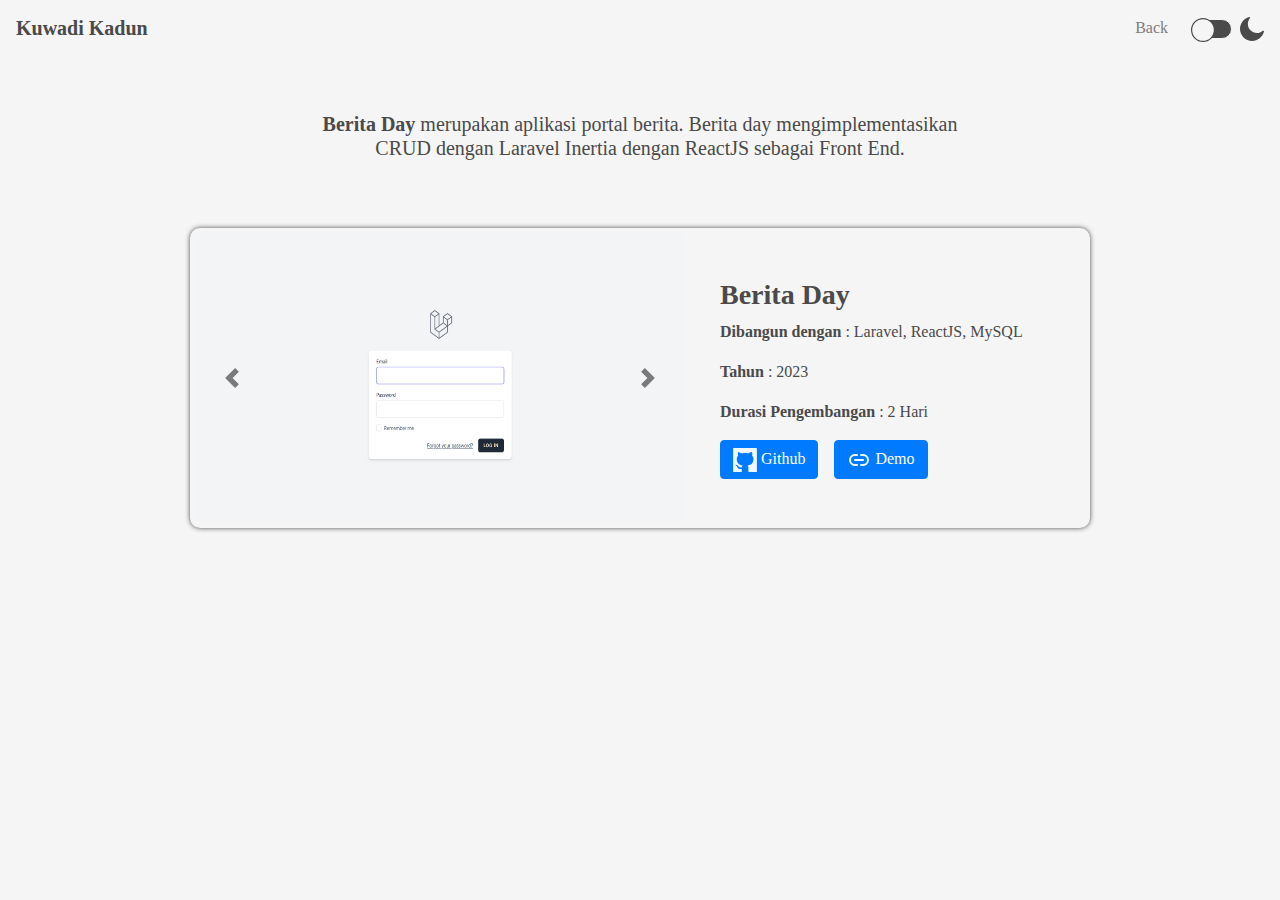
==== berita-day.html @ 93af3a2d "feat: added new project" ====
<!DOCTYPE html>
<html lang="en">
  <head>
    <!-- Required meta tags -->
    <meta charset="utf-8" />
    <meta
      name="viewport"
      content="width=device-width, initial-scale=1, shrink-to-fit=no"
    />

    <!-- Icon -->
    <link rel="shortcut icon" href="assets/favicon.ico" type="image/x-icon" />

    <!-- Bootstrap CSS -->
    <link rel="stylesheet" href="assets/css/bootstrap.css" />

    <!-- My Bootstrap -->
    <link rel="stylesheet" href="assets/css/style.css" />

    <title>Berita Day - Kuwadi Kadun</title>
  </head>
  <body class="light-mode" style="height: 100%">
    <!-- Navbar -->
    <nav
      id="navbar"
      class="navbar navbar-expand-lg navbar-light light-mode fixed-top"
    >
      <div class="my-container d-flex justify-content-between">
        <a class="navbar-brand text-bold light-mode" href="index.html"
          >Kuwadi Kadun</a
        >
        <button
          class="navbar-toggler"
          type="button"
          data-toggle="collapse"
          data-target="#navbarNavAltMarkup"
          aria-controls="navbarNavAltMarkup"
          aria-expanded="false"
          aria-label="Toggle navigation"
        >
          <span class="navbar-toggler-icon"></span>
        </button>
        <div class="collapse navbar-collapse" id="navbarNavAltMarkup">
          <div class="navbar-nav ml-auto">
            <a
              href="../project.html"
              class="about-me nav-link scrolling text-light-modes"
              >Back</a
            >
            <div class="mode-switch d-flex justify-content-center pl-3">
              <input
                id="modes"
                class="switches"
                type="checkbox"
                name="checkbox"
              />
              <span class="pl-2">
                <svg class="moon" viewBox="0 0 312.812 312.812">
                  <g>
                    <g>
                      <path
                        d="M305.2,178.159c-3.2-0.8-6.4,0-9.2,2c-10.4,8.8-22.4,16-35.6,20.8c-12.4,4.8-26,7.2-40.4,7.2c-32.4,0-62-13.2-83.2-34.4    c-21.2-21.2-34.4-50.8-34.4-83.2c0-13.6,2.4-26.8,6.4-38.8c4.4-12.8,10.8-24.4,19.2-34.4c3.6-4.4,2.8-10.8-1.6-14.4    c-2.8-2-6-2.8-9.2-2c-34,9.2-63.6,29.6-84.8,56.8c-20.4,26.8-32.4,60-32.4,96c0,43.6,17.6,83.2,46.4,112s68,46.4,112,46.4    c36.8,0,70.8-12.8,98-34c27.6-21.6,47.6-52.4,56-87.6C314,184.959,310.8,179.359,305.2,178.159z"
                      />
                    </g>
                  </g>
                </svg>
                <svg class="sun" viewBox="0 0 513.012 513.012">
                  <g>
                    <g>
                      <circle
                        cx="256.506"
                        cy="256.506"
                        fill="#f5d573"
                        r="149.158"
                      />
                    </g>
                    <g>
                      <path
                        d="m405.666 256.506c0 82.38-66.78 149.16-149.16 149.16-36.46 0-69.87-13.09-95.78-34.82 19.94 9.89 42.41 15.45 66.18 15.45 82.38 0 149.16-66.78 149.16-149.16 0-45.9-20.73-86.96-53.35-114.32 49.16 24.39 82.95 75.09 82.95 133.69z"
                        fill="#f7c22c"
                      />
                    </g>
                    <g fill="#ff9100">
                      <path
                        d="m256.506 57.593c4.143 0 7.5-3.358 7.5-7.5v-42.593c0-4.142-3.357-7.5-7.5-7.5-4.142 0-7.5 3.358-7.5 7.5v42.593c0 4.142 3.358 7.5 7.5 7.5z"
                      />
                      <path
                        d="m256.506 455.418c-4.142 0-7.5 3.358-7.5 7.5v42.593c0 4.142 3.358 7.5 7.5 7.5 4.143 0 7.5-3.358 7.5-7.5v-42.593c0-4.142-3.358-7.5-7.5-7.5z"
                      />
                      <path
                        d="m146.804 81.497c1.389 2.406 3.91 3.751 6.502 3.751 1.272 0 2.562-.324 3.743-1.006 3.587-2.071 4.816-6.658 2.745-10.245l-21.296-36.886c-2.071-3.587-6.658-4.816-10.245-2.745s-4.816 6.658-2.745 10.245z"
                      />
                      <path
                        d="m366.207 431.515c-2.072-3.588-6.66-4.815-10.245-2.745-3.587 2.071-4.816 6.658-2.745 10.245l21.297 36.886c1.39 2.406 3.91 3.751 6.502 3.751 1.272 0 2.563-.324 3.743-1.006 3.587-2.071 4.816-6.658 2.745-10.245z"
                      />
                      <path
                        d="m81.497 146.804-36.886-21.296c-3.587-2.072-8.174-.842-10.245 2.745s-.842 8.174 2.745 10.245l36.886 21.296c1.181.682 2.471 1.006 3.743 1.006 2.592 0 5.113-1.346 6.502-3.751 2.071-3.587.842-8.174-2.745-10.245z"
                      />
                      <path
                        d="m475.901 374.514-36.887-21.296c-3.589-2.072-8.176-.842-10.245 2.745-2.071 3.587-.842 8.174 2.745 10.245l36.887 21.296c1.182.682 2.471 1.006 3.743 1.006 2.592 0 5.113-1.346 6.502-3.751 2.072-3.588.842-8.175-2.745-10.245z"
                      />
                      <path
                        d="m57.593 256.506c0-4.142-3.358-7.5-7.5-7.5h-42.593c-4.142 0-7.5 3.358-7.5 7.5s3.358 7.5 7.5 7.5h42.593c4.142 0 7.5-3.358 7.5-7.5z"
                      />
                      <path
                        d="m505.512 249.006h-42.593c-4.143 0-7.5 3.358-7.5 7.5s3.357 7.5 7.5 7.5h42.593c4.143 0 7.5-3.358 7.5-7.5s-3.358-7.5-7.5-7.5z"
                      />
                      <path
                        d="m73.997 353.217-36.886 21.296c-3.587 2.071-4.816 6.658-2.745 10.245 1.389 2.406 3.91 3.751 6.502 3.751 1.272 0 2.562-.324 3.743-1.006l36.886-21.296c3.587-2.071 4.816-6.658 2.745-10.245-2.072-3.587-6.659-4.816-10.245-2.745z"
                      />
                      <path
                        d="m435.271 160.801c1.272 0 2.563-.324 3.743-1.006l36.887-21.296c3.587-2.071 4.816-6.658 2.745-10.245-2.07-3.587-6.659-4.817-10.245-2.745l-36.887 21.296c-3.587 2.071-4.816 6.658-2.745 10.245 1.389 2.406 3.911 3.751 6.502 3.751z"
                      />
                      <path
                        d="m157.049 428.77c-3.587-2.072-8.174-.842-10.245 2.745l-21.296 36.886c-2.071 3.587-.842 8.174 2.745 10.245 1.181.682 2.471 1.006 3.743 1.006 2.592 0 5.113-1.346 6.502-3.751l21.296-36.886c2.072-3.588.843-8.175-2.745-10.245z"
                      />
                      <path
                        d="m355.962 84.242c1.181.682 2.471 1.006 3.743 1.006 2.592 0 5.113-1.345 6.502-3.751l21.297-36.886c2.071-3.587.842-8.174-2.745-10.245-3.586-2.072-8.175-.843-10.245 2.745l-21.297 36.886c-2.071 3.587-.842 8.174 2.745 10.245z"
                      />
                    </g>
                  </g>
                </svg>
              </span>
            </div>
          </div>
        </div>
      </div>
    </nav>
    <!-- End of Navbar -->

    <!-- Container -->
    <div class="container-single">
      <!-- Main Content -->
      <div id="header">
        <div class="row" style="width: 700px; margin: 0 auto">
          <div class="col text-center">
            <h5>
              <span style="font-weight: bold">Berita Day</span> merupakan
              aplikasi portal berita. Berita day mengimplementasikan CRUD dengan
              Laravel Inertia dengan ReactJS sebagai Front End.
            </h5>
          </div>
        </div>
        <div class="row">
          <div class="col" style="text-align: center">
            <div class="box-single">
              <div class="row">
                <div class="col">
                  <div id="carousel-box">
                    <div
                      id="carouselExampleControls"
                      class="carousel slide"
                      data-ride="carousel"
                      style="width: 100%; height: 100%"
                    >
                      <div class="carousel-inner">
                        <div class="carousel-item active">
                          <img
                            class="d-block"
                            src="assets/image/project/berita-day/Screenshot_90.png"
                            alt="First slide"
                          />
                        </div>
                        <div class="carousel-item">
                          <img
                            class="d-block"
                            src="assets/image/project/berita-day/Screenshot_91.png"
                            alt="Second slide"
                          />
                        </div>
                        <div class="carousel-item">
                          <img
                            class="d-block"
                            src="assets/image/project/berita-day/Screenshot_92.png"
                            alt="Third slide"
                          />
                        </div>
                      </div>
                      <a
                        class="carousel-control-prev"
                        href="#carouselExampleControls"
                        role="button"
                        data-slide="prev"
                      >
                        <span
                          class="carousel-control-prev-icon"
                          aria-hidden="true"
                        ></span>
                        <span class="sr-only">Previous</span>
                      </a>
                      <a
                        class="carousel-control-next"
                        href="#carouselExampleControls"
                        role="button"
                        data-slide="next"
                      >
                        <span
                          class="carousel-control-next-icon"
                          aria-hidden="true"
                        ></span>
                        <span class="sr-only">Next</span>
                      </a>
                    </div>
                  </div>
                </div>
                <div class="col" style="text-align: left; margin-top: 50px">
                  <h3 style="font-weight: bold">Berita Day</h3>
                  <!-- <p>Deskripsi</p> -->
                  <p>
                    <span style="font-weight: bold">Dibangun dengan</span> :
                    Laravel, ReactJS, MySQL
                  </p>
                  <p><span style="font-weight: bold">Tahun</span> : 2023</p>
                  <p>
                    <span style="font-weight: bold">Durasi Pengembangan</span> :
                    2 Hari
                  </p>
                  <div class="d-flex">
                    <div class="github">
                      <a
                        target="_blank"
                        href="https://github.com/kuwadikadun/berita-day"
                        class="btn btn-primary"
                        ><svg
                          viewBox="0 0 568.034 568.034"
                          style="width: 1.5rem; fill: aliceblue"
                        >
                          <g>
                            <g>
                              <path
                                d="M550.99,0H17.051C8.948,0,2.381,6.567,2.381,14.67v538.694c0,8.104,6.567,14.67,14.67,14.67h177.498v-0.129    c8.011-0.092,14.149-4.577,14.431-12.166c0.728-19.725,0.214-39.492,0.214-58.562c-14.296,0.667-27.944,2.473-41.438,1.695    c-29.762-1.714-52.632-14.413-64.493-43.556c-7.026-17.265-17.613-32.032-34.101-41.886c-3.079-1.842-5.771-4.554-8.127-7.308    c-3.079-3.592-2.503-7.282,2.362-8.268c4.908-0.998,10.27-1.695,15.11-0.79c19.009,3.568,32.154,15.49,42.216,31.347    c19.896,31.371,50.521,40.974,84.976,26.487c1.921-0.808,4.363-2.766,4.725-4.553c2.778-13.887,7.968-26.549,18.427-37.65    c-11.628-2.154-22.399-3.739-32.962-6.188c-30.417-7.038-57.742-19.7-77.724-44.848c-16.303-20.514-23.758-44.528-27.185-70.086    c-5.367-40.031-0.563-77.503,26.928-109.493c1.389-1.616,2.142-4.927,1.524-6.94c-6.885-22.497-5.833-44.805,0.991-67.051    c3.581-11.683,4.578-12.265,16.5-10.637c0.729,0.098,1.438,0.281,2.161,0.404c23.898,3.954,44.468,15.526,64.731,27.95    c2.724,1.671,6.873,2.711,9.866,1.983c48.397-11.744,96.702-11.695,145.093,0.043c2.809,0.679,6.561-0.288,9.247-1.695    c11.016-5.759,21.561-12.454,32.718-17.914c12.98-6.346,26.652-11.12,41.371-10.857c2.576,0.049,6.561,2.509,7.423,4.786    c8.856,23.464,10.723,47.375,3.666,71.794c-0.753,2.607,0.367,6.322,1.769,8.892c6.965,12.779,16.689,24.572,21.096,38.127    c13.434,41.316,8.538,82.229-9.749,121.06c-16.757,35.594-47.834,53.63-84.621,62.933c-12.424,3.14-25.153,5.049-38.556,7.681    c17.564,18.348,20.318,40.74,20.006,64.192c-0.324,24.192-0.238,48.391-0.251,72.589c-0.006,11.72,5.11,18.195,14.039,18.574    c-0.006,0.037,188.723,0.037,188.723,0.037V14.67C565.653,6.567,559.087,0,550.99,0z"
                              />
                            </g>
                          </g>
                        </svg>
                        Github</a
                      >
                    </div>
                    <div class="demo ml-3">
                      <a href="#" class="btn btn-primary"
                        ><svg
                          style="width: 1.5rem; fill: none"
                          viewBox="0 0 24 24"
                          xmlns="http://www.w3.org/2000/svg"
                        >
                          <path
                            d="M14 7H16C18.7614 7 21 9.23858 21 12C21 14.7614 18.7614 17 16 17H14M10 7H8C5.23858 7 3 9.23858 3 12C3 14.7614 5.23858 17 8 17H10M8 12H16"
                            stroke="aliceblue"
                            stroke-width="2"
                            stroke-linecap="round"
                            stroke-linejoin="round"
                          />
                        </svg>
                        Demo</a
                      >
                    </div>
                  </div>
                </div>
              </div>
            </div>
          </div>
        </div>
      </div>
      <!-- End of Main Content -->
    </div>
    <!-- End of Container -->

    <!-- Optional JavaScript; choose one of the two! -->

    <!-- Option 1: jQuery and Bootstrap Bundle (includes Popper) -->
    <script src="assets/js/jquery-3.6.0.js"></script>
    <script src="assets/js/bootstrap.bundle.js"></script>

    <!-- My Javascript -->
    <script src="assets/js/script.js"></script>

    <!-- Option 2: Separate Popper and Bootstrap JS -->
    <!--
    <script src="https://code.jquery.com/jquery-3.5.1.slim.min.js" integrity="sha384-DfXdz2htPH0lsSSs5nCTpuj/zy4C+OGpamoFVy38MVBnE+IbbVYUew+OrCXaRkfj" crossorigin="anonymous"></script>
    <script src="https://cdn.jsdelivr.net/npm/popper.js@1.16.1/dist/umd/popper.min.js" integrity="sha384-9/reFTGAW83EW2RDu2S0VKaIzap3H66lZH81PoYlFhbGU+6BZp6G7niu735Sk7lN" crossorigin="anonymous"></script>
    <script src="https://cdn.jsdelivr.net/npm/bootstrap@4.6.0/dist/js/bootstrap.min.js" integrity="sha384-+YQ4JLhjyBLPDQt//I+STsc9iw4uQqACwlvpslubQzn4u2UU2UFM80nGisd026JF" crossorigin="anonymous"></script>
    -->
  </body>
</html>
---- assets/css/style.css ----
:root {
  --secondary-color: #4a4a4a;
  --primary-color: #f5f5f5;
}

body {
  font-family: "Montserrat";
}

[data-theme="dark"] {
  --secondary-color: #f5f5f5;
  --primary-color: #4a4a4a;
}

.active {
  opacity: 1 !important;
}

.light-mode {
  background-color: var(--primary-color) !important;
  color: var(--secondary-color) !important;
}

.text-bold {
  font-weight: bold;
}

.text-extra-bold {
  font-weight: 800;
}

.text-light-font {
  font-weight: 300;
}

.text-light-modes {
  opacity: 0.7;
  color: var(--secondary-color) !important;
}

.text-light-modes:hover {
  opacity: 1;
}

.back-light-text {
  -webkit-text-stroke: var(--secondary-color) 2px;
}

.back-dark-text {
  -webkit-text-stroke: var(--primary-color) 2px;
}

.page-link-info a {
  text-decoration: none;
  opacity: 0.8;
}

.page-link-info a:hover {
  opacity: 1;
}

.svg-light-mode {
  fill: var(--secondary-color);
}

.p-absolute {
  position: absolute;
}

.back-text {
  position: relative;
  color: transparent;
  opacity: 0.15;
  z-index: -1035;
}

.my-container {
  width: 100% !important;
  display: flex;
  flex-wrap: wrap;
  margin-left: auto;
  margin-right: auto;
}

.shadow-bot-light {
  box-shadow: 0px 2px 15px -10px var(--secondary-color);
}

.shadow-bot-dark {
  box-shadow: 0px 2px 15px -10px var(--primary-color);
}

.shadow-top-light {
  box-shadow: 0px -2px 15px -10px var(--secondary-color);
}

.shadow-top-dark {
  box-shadow: 0px -2px 15px -10px var(--primary-color);
}

input[type="checkbox"].switches {
  display: flex;
  align-self: center;
  position: relative;
  width: 40px;
  height: 20px;
  appearance: unset;
  background-color: var(--secondary-color);
  border: 1px solid var(--primary-color);
  outline: none;
  border-radius: 20px;
  transition: 0.4s;
}

input[type="checkbox"].switches:before {
  content: "";
  position: absolute;
  width: 20px;
  height: 20px;
  border-radius: 20px;
  top: 0;
  left: 0;
  background-color: var(--primary-color);
  border: 1px solid var(--secondary-color);
  transform: scale(1.2);
  transition: 0.4s;
}

input:checked[type="checkbox"].switches {
  background-color: var(--primary-color);
  border: 1px solid var(--secondary-color);
}

input:checked[type="checkbox"].switches:before {
  left: 20px;
  background-color: var(--secondary-color);
  border: 1px solid var(--primary-color);
}

input[type="checkbox"].switches:hover {
  cursor: pointer;
}

#navbar .mode-switch span {
  display: block;
  padding: 0.5rem 0;
}

#navbar .mode-switch .moon {
  width: 1.5rem;
  fill: var(--secondary-color);
}

#navbar .mode-switch .sun {
  width: 1.8rem;
  display: none;
}

#header .img-person {
  width: 280px;
  height: 450px;
  overflow: hidden;
  margin-left: auto;
  margin-right: auto;
}

#header .img-person-thumb {
  width: 280px;
  margin-top: 30px;
  transition: all 0.5s;
}

#header .img-person-thumb:hover {
  transform: scale(1.1);
}

#header .right-content .content-main {
  transform: translate(6rem, 0);
  opacity: 0;
  transition: all 0.8s;
}

#header .right-content .content-muncul {
  transform: translate(0, 0);
  opacity: 1;
}

#header .right-content h3 {
  font-size: 1.3rem;
  color: #5e93eb;
}

#header .right-content p.content-muncul {
  transform: translate(0, 0);
  opacity: 0.7;
}

#header .right-content .page-link-info svg {
  width: 2rem;
}

#header .info-text {
  font-style: italic;
  opacity: 0.5;
}

#header .right-content svg {
  transform: translate(0, -4rem);
  opacity: 0;
  transition: all 0.8s;
}

#header .right-content svg.muncul {
  transform: translate(0, 0);
  opacity: 1;
}

#about-me h2 {
  margin-top: 6rem;
}

#about-me .about-text {
  text-indent: 30px;
}

#about-me .about-kiri,
.about-kanan {
  opacity: 0;
  transition: 1s;
  transform: translate(-5rem, 0);
}

#about-me .about-kanan {
  transform: translate(5rem, 0);
}

#about-me .about-kiri.muncul {
  transform: translate(0, 0);
  opacity: 1;
}

#about-me .about-kanan.muncul {
  transform: translate(0, 0);
  opacity: 1;
}

#tool-skill .tool-icon {
  transform: translate(-8rem, 0);
  opacity: 0;
  transition: all 0.8s;
}

#tool-skill .tool-icon.tool-muncul {
  transform: translate(0, 0);
  opacity: 1;
}

#contact .info-contact p {
  font-size: 0.85rem;
}

#contact .info-contact a {
  text-decoration: none;
}

footer {
  right: 0;
  left: 0;
}

footer p {
  font-weight: 500;
  margin-bottom: 0;
  font-size: 0.85rem;
}

.a-box a {
  text-decoration: none !important;
  color: var(--secondary-color);
}

.box-rekrut {
  width: 300px;
  height: 150px;
  background-image: linear-gradient(
    to bottom right,
    #5e93eb,
    var(--primary-color)
  );
  display: grid;
  align-content: center;
  padding: 10px;
  position: relative;
  border-radius: 15px;
}

.box-rekrut:hover {
  transform: scale(1.08);
}

.container-single {
  /* position: relative; */
  top: 50%;
  left: 50%;
}

.box-single {
  width: 900px;
  height: 300px;
  /* background-color: red; */
  display: inline-block;
  border-radius: 10px;
  margin-top: 60px;
  box-shadow: 0px 0px 5px var(--secondary-color);
}

#carousel-box {
  padding: 5px;
  width: 500px;
  height: 300px;
}

#carousel-box .carousel-inner {
  height: 100%;
  width: 100%;
  border-radius: 10px;
}

#carousel-box .carousel-inner img {
  max-width: 100%;
  height: 300px;
}

.truncate {
  overflow: hidden;
  text-overflow: ellipsis;
  white-space: nowrap;
}

.carousel-control-prev-icon {
  background-image: url("data:image/svg+xml,%3csvg xmlns='http://www.w3.org/2000/svg' fill='' width='8' height='8' viewBox='0 0 8 8'%3e%3cpath d='M5.25 0l-4 4 4 4 1.5-1.5L4.25 4l2.5-2.5L5.25 0z'/%3e%3c/svg%3e");
}

.carousel-control-next-icon {
  background-image: url("data:image/svg+xml,%3csvg xmlns='http://www.w3.org/2000/svg' fill='' width='8' height='8' viewBox='0 0 8 8'%3e%3cpath d='M2.75 0l-1.5 1.5L3.75 4l-2.5 2.5L2.75 8l4-4-4-4z'/%3e%3c/svg%3e");
}

@media (min-width: 0) {
  #header {
    margin-top: 3rem;
  }

  #header .right-content h4 {
    font-size: 1.4rem;
  }

  #header .right-content p {
    font-size: 1rem !important;
  }

  #header .right-content .page-link-info {
    text-align: center;
    margin-top: 1.5rem;
  }

  #about-me h2 {
    font-size: 2rem;
  }

  #about-me .back-text {
    font-size: 3rem;
    margin-top: -16rem;
  }

  #tool-skill {
    margin-top: 20rem;
  }

  #tool-skill h2 {
    font-size: 2rem;
  }

  #tool-skill .back-text {
    font-size: 3rem !important;
    margin-top: 7.5rem !important;
  }

  #tool-skill svg {
    width: 3rem;
  }

  #contact {
    margin-top: -2rem;
  }

  #contact .back-text {
    font-size: 3rem;
    margin-top: 8rem;
  }

  #around-web {
    margin-top: -2rem;
  }

  #around-web h2 {
    font-size: 2rem;
  }

  footer {
    margin-top: 13rem;
  }

  .container-project {
    padding: 0 20%;
  }
}

@media (min-width: 576px) {
  #header .right-content h4 {
    font-size: 1.5rem;
  }

  #header .right-content p {
    font-size: 1rem !important;
  }

  #header .right-content .page-link-info {
    text-align: start;
  }

  #about-me .back-text {
    margin-top: -11rem;
  }

  #tool-skill {
    margin-top: 16rem;
  }

  #tool-skill .back-text {
    margin-top: 3rem !important;
  }

  #tool-skill svg {
    width: 5rem;
  }

  #contact {
    margin-top: 5rem;
  }

  #contact .back-text {
    margin-top: 10rem;
  }

  #around-web {
    margin-top: 1rem;
  }

  .container-project {
    padding: 0 150px;
  }
}

@media (min-width: 768px) {
  .back-light-text {
    -webkit-text-stroke: var(--secondary-color) 5px;
  }

  .back-dark-text {
    -webkit-text-stroke: var(--primary-color) 5px;
  }

  .my-container {
    width: 720px;
  }

  #header .right-content {
    margin-top: 1.15rem !important;
  }

  #header .right-content h3 {
    font-size: 1.4rem;
    padding-top: 4rem;
  }

  #about-me h2 {
    font-size: 3rem;
  }

  #about-me .back-text {
    font-size: 5rem;
    margin-top: -14rem;
  }

  #tool-skill {
    margin-top: 16rem !important;
  }

  #tool-skill h2 {
    font-size: 3rem;
  }

  #tool-skill .back-text {
    font-size: 5rem !important;
    margin-top: 0.5rem !important;
  }

  #tool-skill svg {
    width: 7rem;
  }

  #contact {
    margin-top: 7rem;
  }

  #contact h2 {
    font-size: 3rem;
  }

  #contact .back-text {
    font-size: 5rem;
    margin-top: 18rem;
  }

  #around-web {
    margin-top: -8rem;
  }

  #around-web h2 {
    font-size: 3rem;
  }

  #around-web .web-img svg {
    width: 5rem;
  }

  footer {
    margin-top: 15rem;
  }
}

@media (min-width: 992px) {
  .my-container {
    width: 960px !important;
  }

  #header {
    margin-top: 7rem;
  }

  #header .right-content {
    margin-top: 3rem !important;
  }

  #header .right-content h3 {
    padding-top: 4rem;
    font-size: 1.4rem;
  }

  #header .info-text {
    margin-top: 5rem !important;
  }

  #about-me .back-text {
    font-size: 6rem;
    margin-left: -4rem;
    margin-top: -5rem;
  }

  #tool-skill {
    margin-top: 10rem !important;
  }

  #tool-skill .back-text {
    font-size: 6rem !important;
    margin-left: -4rem !important;
    margin-top: 5rem !important;
  }

  #contact {
    margin-top: 4rem !important;
  }

  #contact .back-text {
    font-size: 6rem;
    margin-left: -4rem;
    margin-top: 25rem;
  }

  #around-web {
    margin-top: -18rem;
  }
}

@media (min-width: 1200px) {
  .my-container {
    width: 1250px !important;
  }

  #tool-skill .back-text {
    font-size: 6rem !important;
    margin-top: 4rem !important;
  }
}
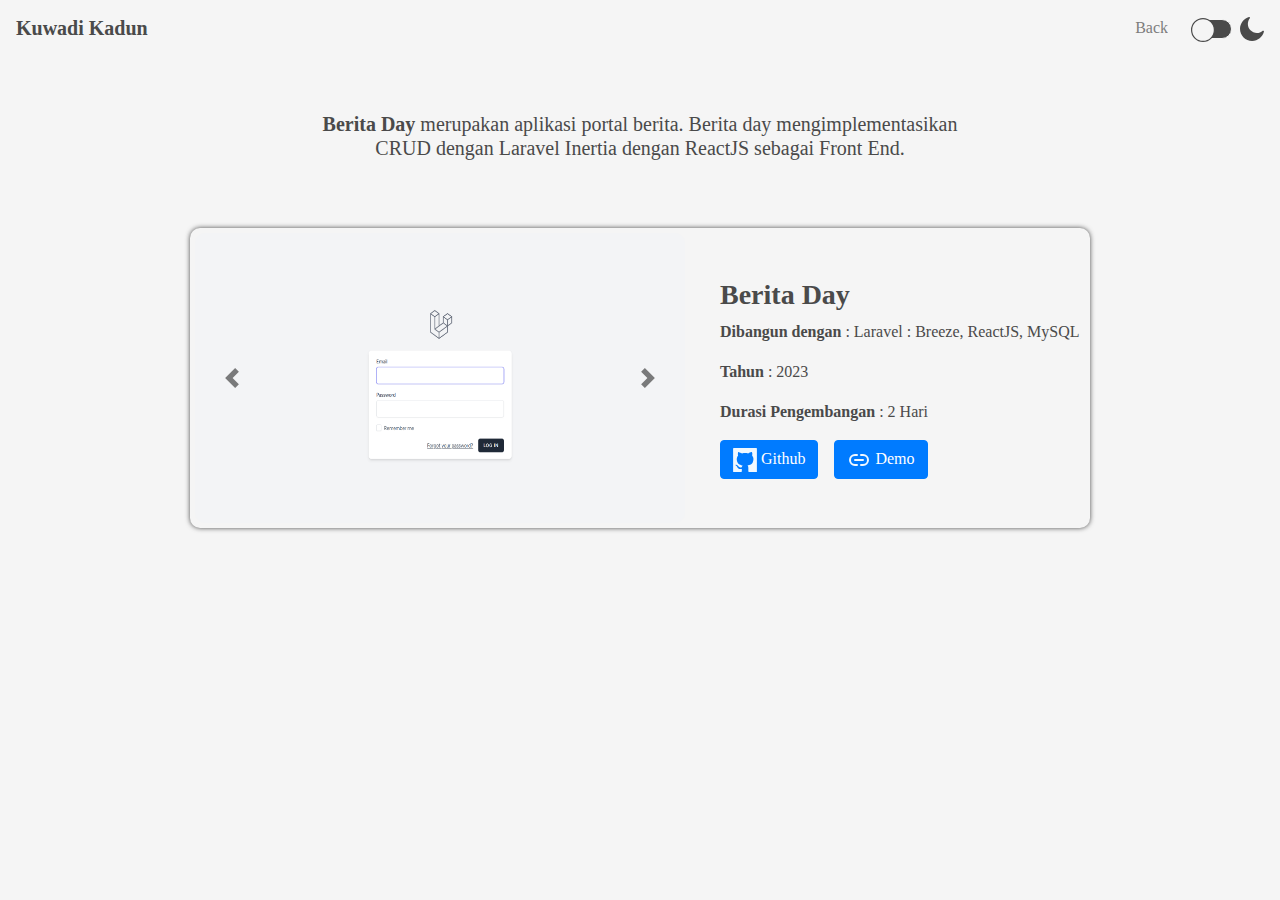
==== commit b9337d90: "style: edit 'dibangun dengan'" ====
--- a/berita-day.html
+++ b/berita-day.html
@@ -208,7 +208,7 @@
                   <!-- <p>Deskripsi</p> -->
                   <p>
                     <span style="font-weight: bold">Dibangun dengan</span> :
-                    Laravel, ReactJS, MySQL
+                    Laravel : Breeze, ReactJS, MySQL
                   </p>
                   <p><span style="font-weight: bold">Tahun</span> : 2023</p>
                   <p>
